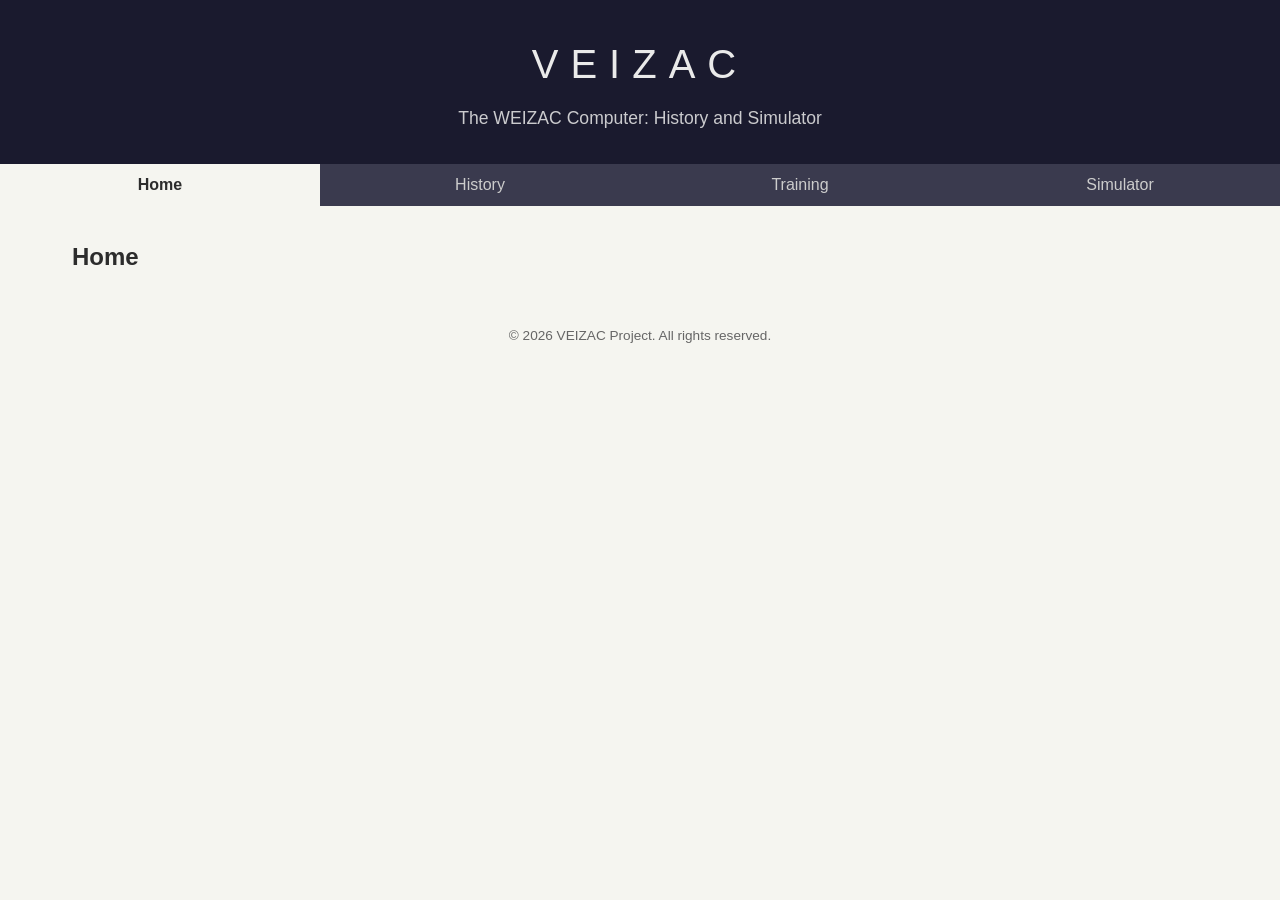
==== docs/index.html @ 6e0bc9a6 "Sprint 0: Project Skeleton & Deployment" ====
<!DOCTYPE html>
<html lang="en">
<head>
    <meta charset="UTF-8">
    <meta name="viewport" content="width=device-width, initial-scale=1.0">
    <title>VEIZAC</title>
    <meta name="description" content="VEIZAC - The WEIZAC Computer: History and Simulator. Israel's first computer, built in 1955.">
    <meta property="og:title" content="VEIZAC">
    <meta property="og:description" content="VEIZAC - The WEIZAC Computer: History and Simulator. Israel's first computer, built in 1955.">
    <meta property="og:type" content="website">
    <link rel="stylesheet" href="css/style.css">
    <link rel="icon" href="images/favicon.ico">
</head>
<body>
    <header>
        <h1>VEIZAC</h1>
        <p>The WEIZAC Computer: History and Simulator</p>
    </header>

    <nav class="tab-bar">
        <button data-tab="home" class="active">Home</button>
        <button data-tab="history">History</button>
        <button data-tab="training">Training</button>
        <button data-tab="simulator">Simulator</button>
    </nav>

    <main>
        <section class="tab-panel active" id="tab-home">
            <h2>Home</h2>
        </section>
        <section class="tab-panel" id="tab-history">
            <h2>History</h2>
        </section>
        <section class="tab-panel" id="tab-training">
            <h2>Training</h2>
        </section>
        <section class="tab-panel" id="tab-simulator">
            <h2>Simulator</h2>
        </section>
    </main>

    <footer>
        <p>&copy; 2026 VEIZAC Project. All rights reserved.</p>
    </footer>

    <script type="module" src="js/main.js"></script>
</body>
</html>
---- docs/css/style.css ----
/* CSS Reset */
*, *::before, *::after {
    box-sizing: border-box;
    margin: 0;
    padding: 0;
}

/* CSS Variables */
:root {
    --color-header-bg: #1a1a2e;
    --color-header-text: #eaeaea;
    --color-body-bg: #f5f5f0;
    --color-text: #2c2c2c;
    --color-accent: #c9a227;
    --color-tab-active: #f5f5f0;
    --color-tab-inactive: #3a3a4e;
    --color-mono: 'IBM Plex Mono', 'Courier New', monospace;
    --color-panel-bg: #4a4a4a;
}

/* Body */
body {
    font-family: -apple-system, BlinkMacSystemFont, 'Segoe UI', Roboto, Oxygen, Ubuntu, sans-serif;
    background: var(--color-body-bg);
    color: var(--color-text);
    line-height: 1.6;
}

/* Header */
header {
    background: var(--color-header-bg);
    color: var(--color-header-text);
    padding: 2rem 1rem;
    text-align: center;
}

header h1 {
    font-size: 2.5rem;
    letter-spacing: 0.3em;
    font-weight: 300;
}

header p {
    margin-top: 0.5rem;
    font-size: 1.1rem;
    opacity: 0.85;
}

/* Tab Bar */
.tab-bar {
    display: flex;
    background: #2a2a3e;
}

.tab-bar button {
    flex: 1;
    padding: 12px 20px;
    border: none;
    background: var(--color-tab-inactive);
    color: #ccc;
    cursor: pointer;
    font-size: 1rem;
    transition: background 0.2s;
}

.tab-bar button.active {
    background: var(--color-tab-active);
    color: var(--color-text);
    font-weight: bold;
}

.tab-bar button:hover:not(.active) {
    background: #4a4a5e;
}

/* Tab Panels */
.tab-panel {
    display: none;
    padding: 2rem;
    max-width: 1200px;
    margin: 0 auto;
}

.tab-panel.active {
    display: block;
}

/* Footer */
footer {
    text-align: center;
    padding: 1rem;
    color: #666;
    font-size: 0.85rem;
}

/* Monospace areas */
code, pre, .mono {
    font-family: var(--color-mono);
}

/* Responsive */
@media (max-width: 768px) {
    .tab-bar {
        flex-direction: column;
    }

    .tab-bar button {
        padding: 10px 16px;
    }

    .tab-panel {
        padding: 1rem;
    }

    header h1 {
        font-size: 1.8rem;
        letter-spacing: 0.15em;
    }
}
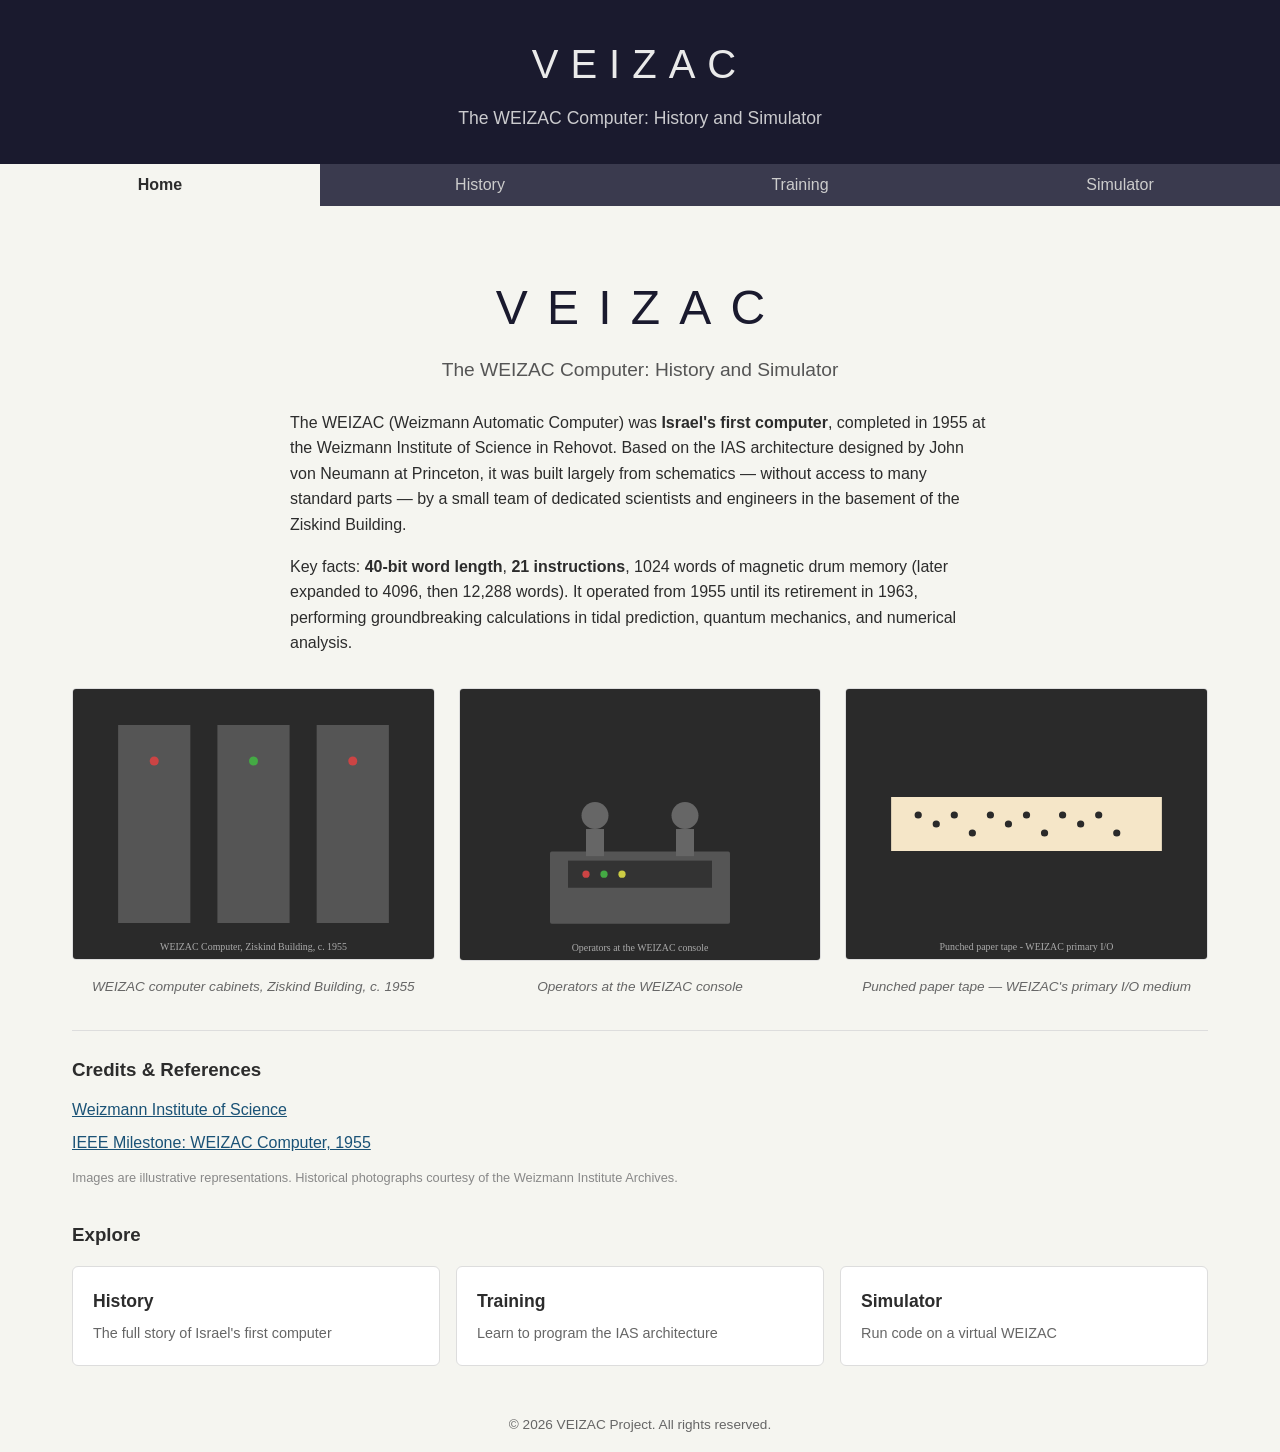
==== commit ace5146b: "Sprint 1: Home Tab" ====
--- a/docs/index.html
+++ b/docs/index.html
@@ -26,7 +26,71 @@
 
     <main>
         <section class="tab-panel active" id="tab-home">
-            <h2>Home</h2>
+            <div class="hero">
+                <h2 class="hero-title">VEIZAC</h2>
+                <p class="hero-subtitle">The WEIZAC Computer: History and Simulator</p>
+            </div>
+
+            <div class="home-intro">
+                <p>
+                    The WEIZAC (Weizmann Automatic Computer) was <strong>Israel's first computer</strong>,
+                    completed in 1955 at the Weizmann Institute of Science in Rehovot. Based on the
+                    IAS architecture designed by John von Neumann at Princeton, it was built largely
+                    from schematics — without access to many standard parts — by a small team of
+                    dedicated scientists and engineers in the basement of the Ziskind Building.
+                </p>
+                <p>
+                    Key facts: <strong>40-bit word length</strong>, <strong>21 instructions</strong>,
+                    1024 words of magnetic drum memory (later expanded to 4096, then 12,288 words).
+                    It operated from 1955 until its retirement in 1963, performing groundbreaking
+                    calculations in tidal prediction, quantum mechanics, and numerical analysis.
+                </p>
+            </div>
+
+            <div class="home-gallery">
+                <figure>
+                    <img src="images/weizac-machine.svg" alt="WEIZAC computer cabinets in the Ziskind Building basement, circa 1955" width="400" height="300">
+                    <figcaption>WEIZAC computer cabinets, Ziskind Building, c. 1955</figcaption>
+                </figure>
+                <figure>
+                    <img src="images/weizac-operators.svg" alt="Operators working at the WEIZAC control console" width="400" height="300">
+                    <figcaption>Operators at the WEIZAC console</figcaption>
+                </figure>
+                <figure>
+                    <img src="images/paper-tape.svg" alt="Punched paper tape used for WEIZAC input and output" width="400" height="300">
+                    <figcaption>Punched paper tape — WEIZAC's primary I/O medium</figcaption>
+                </figure>
+            </div>
+
+            <div class="home-credits">
+                <h3>Credits &amp; References</h3>
+                <ul>
+                    <li><a href="https://www.weizmann.ac.il" target="_blank" rel="noopener">Weizmann Institute of Science</a></li>
+                    <li><a href="https://ethw.org/Milestones:WEIZAC_Computer,_1955" target="_blank" rel="noopener">IEEE Milestone: WEIZAC Computer, 1955</a></li>
+                </ul>
+                <p class="attribution">
+                    Images are illustrative representations. Historical photographs courtesy of
+                    the Weizmann Institute Archives.
+                </p>
+            </div>
+
+            <div class="home-nav-hints">
+                <h3>Explore</h3>
+                <div class="nav-cards">
+                    <a href="#history" class="nav-card">
+                        <strong>History</strong>
+                        <span>The full story of Israel's first computer</span>
+                    </a>
+                    <a href="#training" class="nav-card">
+                        <strong>Training</strong>
+                        <span>Learn to program the IAS architecture</span>
+                    </a>
+                    <a href="#simulator" class="nav-card">
+                        <strong>Simulator</strong>
+                        <span>Run code on a virtual WEIZAC</span>
+                    </a>
+                </div>
+            </div>
         </section>
         <section class="tab-panel" id="tab-history">
             <h2>History</h2>
--- a/docs/css/style.css
+++ b/docs/css/style.css
@@ -98,6 +98,130 @@
     font-family: var(--color-mono);
 }
 
+/* Home Tab */
+.hero {
+    text-align: center;
+    padding: 2rem 0 1.5rem;
+}
+
+.hero-title {
+    font-size: 3rem;
+    letter-spacing: 0.4em;
+    font-weight: 200;
+    color: var(--color-header-bg);
+}
+
+.hero-subtitle {
+    font-size: 1.2rem;
+    color: #555;
+    margin-top: 0.5rem;
+}
+
+.home-intro {
+    max-width: 700px;
+    margin: 0 auto 2rem;
+}
+
+.home-intro p {
+    margin-bottom: 1rem;
+}
+
+.home-gallery {
+    display: grid;
+    grid-template-columns: repeat(auto-fit, minmax(280px, 1fr));
+    gap: 1.5rem;
+    margin-bottom: 2rem;
+}
+
+.home-gallery figure {
+    text-align: center;
+}
+
+.home-gallery img {
+    max-width: 100%;
+    height: auto;
+    border-radius: 4px;
+    border: 1px solid #ddd;
+}
+
+.home-gallery figcaption {
+    margin-top: 0.5rem;
+    font-size: 0.85rem;
+    color: #666;
+    font-style: italic;
+}
+
+.home-credits {
+    border-top: 1px solid #ddd;
+    padding-top: 1.5rem;
+    margin-bottom: 2rem;
+}
+
+.home-credits h3 {
+    margin-bottom: 0.75rem;
+}
+
+.home-credits ul {
+    list-style: none;
+    padding: 0;
+}
+
+.home-credits li {
+    margin-bottom: 0.5rem;
+}
+
+.home-credits a {
+    color: #1a5276;
+    text-decoration: underline;
+}
+
+.attribution {
+    font-size: 0.8rem;
+    color: #888;
+    margin-top: 0.75rem;
+}
+
+.home-nav-hints {
+    margin-top: 2rem;
+}
+
+.home-nav-hints h3 {
+    margin-bottom: 1rem;
+}
+
+.nav-cards {
+    display: grid;
+    grid-template-columns: repeat(auto-fit, minmax(200px, 1fr));
+    gap: 1rem;
+}
+
+.nav-card {
+    display: block;
+    padding: 1.25rem;
+    background: #fff;
+    border: 1px solid #ddd;
+    border-radius: 6px;
+    text-decoration: none;
+    color: var(--color-text);
+    transition: box-shadow 0.2s, border-color 0.2s;
+}
+
+.nav-card:hover {
+    border-color: var(--color-accent);
+    box-shadow: 0 2px 8px rgba(0,0,0,0.1);
+}
+
+.nav-card strong {
+    display: block;
+    margin-bottom: 0.25rem;
+    font-size: 1.1rem;
+}
+
+.nav-card span {
+    font-size: 0.9rem;
+    color: #666;
+}
+
 /* Responsive */
 @media (max-width: 768px) {
     .tab-bar {
